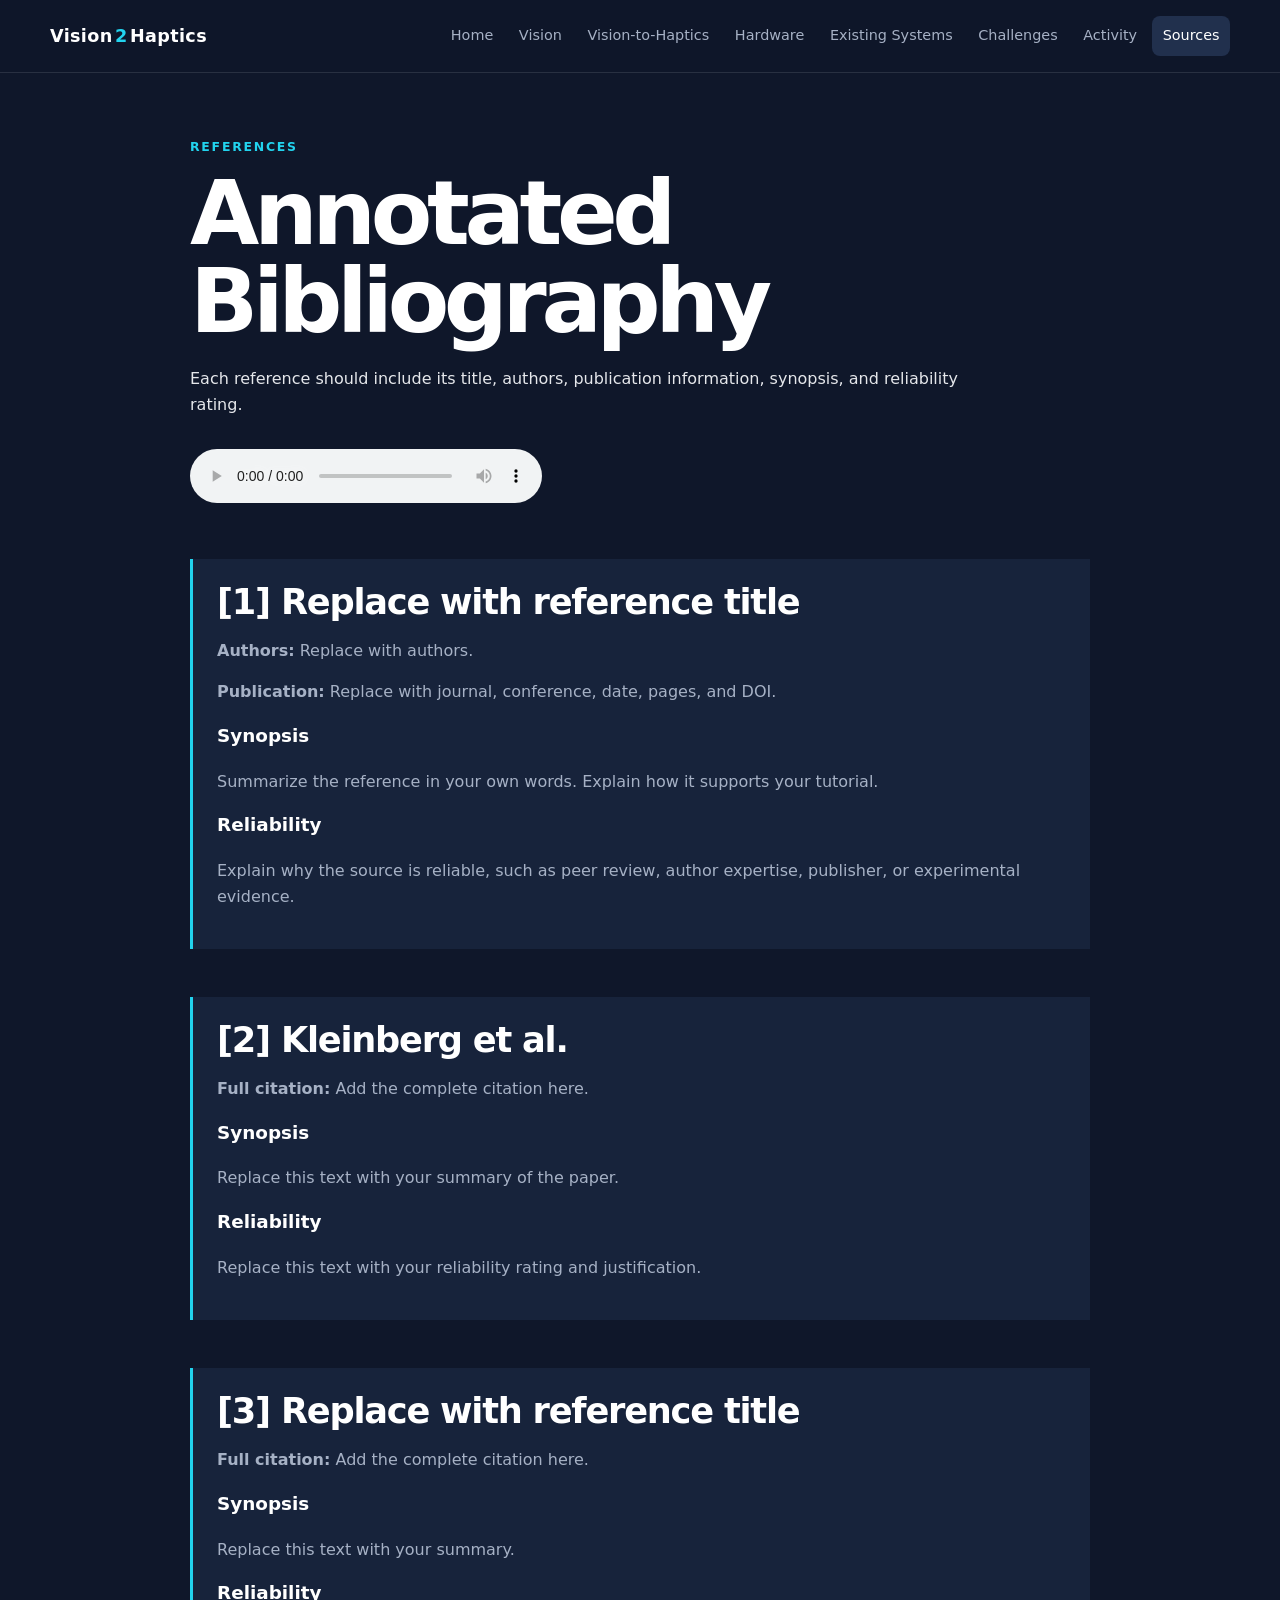
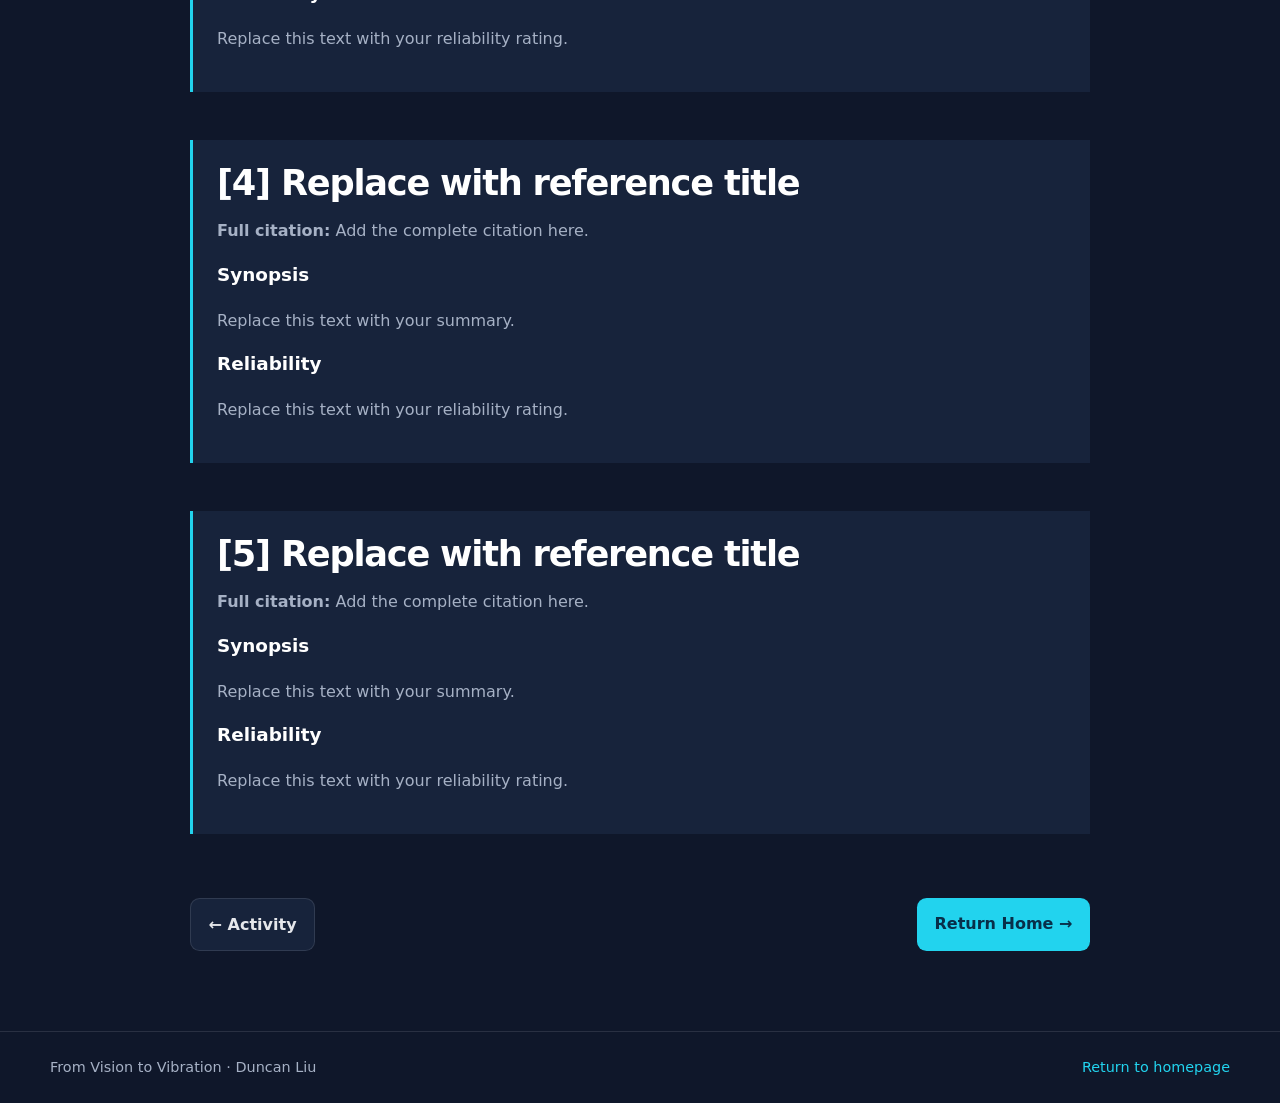
==== bibliography.html @ 478d7f51 "Added template files for my pages" ====
<!DOCTYPE html>
<html lang="en"><head><meta charset="UTF-8"><meta name="viewport" content="width=device-width, initial-scale=1.0"><meta name="description" content="Annotated bibliography for the From Vision to Vibration tutorial."><title>Annotated Bibliography | Vision2Haptics</title><link rel="stylesheet" href="styles.css"></head>
<body>
  <header class="site-header"><nav class="navbar container" aria-label="Main navigation"><a class="logo" href="index.html">Vision<span>2</span>Haptics</a><button class="menu-toggle" type="button" aria-expanded="false" aria-controls="main-menu">Menu</button><div class="nav-links" id="main-menu"><a href="index.html">Home</a><a href="vision.html">Vision</a><a href="translation.html">Vision-to-Haptics</a><a href="hardware.html">Hardware</a><a href="existing-systems.html">Existing Systems</a><a href="challenges.html">Challenges</a><a href="activity.html">Activity</a><a class="active" href="bibliography.html">Sources</a></div></nav></header>
  <main class="page-container">
    <section class="page-intro"><p class="eyebrow">References</p><h1>Annotated Bibliography</h1><p>Each reference should include its title, authors, publication information, synopsis, and reliability rating.</p><audio controls preload="metadata"><source src="audio/bibliography.mp3" type="audio/mpeg">Your browser does not support audio playback.</audio></section>
    <section class="content-section reference" id="reference-1"><h2>[1] Replace with reference title</h2><p><strong>Authors:</strong> Replace with authors.</p><p><strong>Publication:</strong> Replace with journal, conference, date, pages, and DOI.</p><h3>Synopsis</h3><p>Summarize the reference in your own words. Explain how it supports your tutorial.</p><h3>Reliability</h3><p>Explain why the source is reliable, such as peer review, author expertise, publisher, or experimental evidence.</p></section>
    <section class="content-section reference" id="reference-2"><h2>[2] Kleinberg et al.</h2><p><strong>Full citation:</strong> Add the complete citation here.</p><h3>Synopsis</h3><p>Replace this text with your summary of the paper.</p><h3>Reliability</h3><p>Replace this text with your reliability rating and justification.</p></section>
    <section class="content-section reference" id="reference-3"><h2>[3] Replace with reference title</h2><p><strong>Full citation:</strong> Add the complete citation here.</p><h3>Synopsis</h3><p>Replace this text with your summary.</p><h3>Reliability</h3><p>Replace this text with your reliability rating.</p></section>
    <section class="content-section reference" id="reference-4"><h2>[4] Replace with reference title</h2><p><strong>Full citation:</strong> Add the complete citation here.</p><h3>Synopsis</h3><p>Replace this text with your summary.</p><h3>Reliability</h3><p>Replace this text with your reliability rating.</p></section>
    <section class="content-section reference" id="reference-5"><h2>[5] Replace with reference title</h2><p><strong>Full citation:</strong> Add the complete citation here.</p><h3>Synopsis</h3><p>Replace this text with your summary.</p><h3>Reliability</h3><p>Replace this text with your reliability rating.</p></section>
    <div class="page-navigation"><a class="button secondary-button" href="activity.html">← Activity</a><a class="button primary-button" href="index.html">Return Home →</a></div>
  </main><footer class="site-footer"><div class="container footer-content"><p>From Vision to Vibration · Duncan Liu</p><a href="index.html">Return to homepage</a></div></footer><script src="script.js"></script>
</body></html>
---- styles.css ----
:root {
  --background: #0f172a;
  --surface: #17233b;
  --surface-light: #21304d;
  --text: #e5e7eb;
  --muted: #a6b1c5;
  --cyan: #22d3ee;
  --purple: #a78bfa;
  --border: rgba(229, 231, 235, 0.12);
  --max-width: 1180px;
}

* {
  box-sizing: border-box;
}

html {
  scroll-behavior: smooth;
}

body {
  margin: 0;
  background: var(--background);
  color: var(--text);
  font-family: Inter, ui-sans-serif, system-ui, -apple-system, BlinkMacSystemFont,
    "Segoe UI", sans-serif;
  line-height: 1.6;
}

a {
  color: inherit;
  text-decoration: none;
}

.container {
  width: min(100% - 2rem, var(--max-width));
  margin-inline: auto;
}

.site-header {
  position: sticky;
  top: 0;
  z-index: 10;
  background: rgba(15, 23, 42, 0.9);
  border-bottom: 1px solid var(--border);
  backdrop-filter: blur(14px);
}

.navbar {
  min-height: 4.5rem;
  display: flex;
  align-items: center;
  justify-content: space-between;
  gap: 2rem;
}

.logo {
  color: white;
  font-size: 1.1rem;
  font-weight: 800;
  letter-spacing: 0.02em;
  white-space: nowrap;
}

.logo span {
  color: var(--cyan);
  margin-inline: 0.15rem;
}

.nav-links {
  display: flex;
  align-items: center;
  gap: 0.3rem;
}

.nav-links a {
  color: var(--muted);
  padding: 0.5rem 0.65rem;
  border-radius: 0.5rem;
  font-size: 0.9rem;
  transition: background 0.2s ease, color 0.2s ease;
}

.nav-links a:hover,
.nav-links a.active {
  color: white;
  background: var(--surface-light);
}

.menu-toggle {
  display: none;
  border: 1px solid var(--border);
  border-radius: 0.5rem;
  padding: 0.55rem 0.8rem;
  color: var(--text);
  background: var(--surface);
  cursor: pointer;
}

.hero {
  min-height: 34rem;
  display: grid;
  grid-template-columns: 1.05fr 0.95fr;
  align-items: center;
  gap: 4rem;
  padding-block: 5rem;
}

.eyebrow {
  margin: 0 0 0.8rem;
  color: var(--cyan);
  font-size: 0.78rem;
  font-weight: 800;
  letter-spacing: 0.14em;
  text-transform: uppercase;
}

h1,
h2,
h3,
p {
  margin-top: 0;
}

h1 {
  max-width: 10ch;
  margin-bottom: 1.3rem;
  color: white;
  font-size: clamp(3rem, 7vw, 5.7rem);
  line-height: 0.98;
  letter-spacing: -0.06em;
}

h1 span {
  color: var(--cyan);
}

h2 {
  color: white;
  font-size: clamp(1.8rem, 4vw, 2.8rem);
  line-height: 1.1;
  letter-spacing: -0.035em;
}

h3 {
  color: white;
  font-size: 1.15rem;
}

.hero-description,
.section-heading > p,
.info-card p,
.audio-section p {
  color: var(--muted);
}

.hero-description {
  max-width: 35rem;
  font-size: 1.1rem;
}

.button-row {
  display: flex;
  flex-wrap: wrap;
  gap: 0.8rem;
  margin-top: 2rem;
}

.button {
  display: inline-block;
  border-radius: 0.6rem;
  padding: 0.8rem 1.1rem;
  font-weight: 700;
  transition: transform 0.2s ease, background 0.2s ease;
}

.button:hover {
  transform: translateY(-2px);
}

.primary-button {
  color: #082f49;
  background: var(--cyan);
}

.secondary-button {
  border: 1px solid var(--border);
  background: var(--surface);
}

.hero-visual {
  display: flex;
  flex-direction: column;
  gap: 0;
  padding: 2rem;
  border: 1px solid var(--border);
  border-radius: 1.2rem;
  background: linear-gradient(145deg, var(--surface), rgba(33, 48, 77, 0.35));
  box-shadow: 0 1.5rem 4rem rgba(0, 0, 0, 0.2);
}

.pipeline-node {
  display: flex;
  align-items: center;
  gap: 1rem;
  padding: 1.1rem;
  border: 1px solid var(--border);
  border-radius: 0.8rem;
  background: rgba(15, 23, 42, 0.55);
  font-weight: 700;
}

.pipeline-node span {
  color: var(--cyan);
  font-size: 0.75rem;
}

.pipeline-node.highlight {
  border-color: rgba(34, 211, 238, 0.6);
  box-shadow: 0 0 2rem rgba(34, 211, 238, 0.12);
}

.pipeline-line {
  width: 1px;
  height: 2rem;
  margin-left: 2rem;
  background: var(--cyan);
  opacity: 0.65;
}

.section {
  padding-block: 5rem;
}

.page-container {
  width: min(100% - 2rem, 900px);
  margin-inline: auto;
  padding-block: 4rem 5rem;
}

.page-intro {
  max-width: 48rem;
  margin-bottom: 3rem;
}

.page-intro h1 {
  max-width: 16ch;
}

.page-intro audio {
  margin-top: 1rem;
}

.content-section {
  margin-block: 3rem;
}

.content-section h2 {
  margin-bottom: 1rem;
  font-size: clamp(1.5rem, 3vw, 2.2rem);
}

.content-section p,
.reference li {
  color: var(--muted);
}

.content-image {
  display: block;
  width: 100%;
  max-height: 28rem;
  object-fit: contain;
  margin: 2rem 0 0.5rem;
  padding: 1rem;
  border: 1px solid var(--border);
  border-radius: 0.9rem;
  background: var(--surface);
}

.caption {
  color: var(--muted);
  font-size: 0.85rem;
  font-style: italic;
}

.citation {
  color: var(--cyan);
  font-weight: 700;
}

pre {
  overflow-x: auto;
  padding: 1.25rem;
  border: 1px solid var(--border);
  border-radius: 0.7rem;
  background: #080f1f;
  color: #b6f3ff;
}

.page-navigation {
  display: flex;
  justify-content: space-between;
  gap: 1rem;
  margin-top: 4rem;
}

.comparison-table {
  overflow-x: auto;
}

table {
  width: 100%;
  border-collapse: collapse;
  background: var(--surface);
}

th,
td {
  padding: 0.9rem;
  border: 1px solid var(--border);
  text-align: left;
  vertical-align: top;
}

th {
  color: white;
  background: var(--surface-light);
}

td {
  color: var(--muted);
}

.activity-card {
  padding: 2rem;
  border: 1px solid rgba(34, 211, 238, 0.35);
  border-radius: 1rem;
  background: var(--surface);
}

.quiz-options {
  display: grid;
  gap: 0.75rem;
  margin-top: 1.5rem;
}

.quiz-options button {
  padding: 1rem;
  border: 1px solid var(--border);
  border-radius: 0.6rem;
  color: var(--text);
  background: var(--surface-light);
  cursor: pointer;
  text-align: left;
}

.quiz-options button:hover {
  border-color: var(--cyan);
}

.quiz-feedback {
  margin-top: 1rem;
  font-weight: 700;
}

.quiz-feedback.correct {
  color: #86efac;
}

.quiz-feedback.wrong {
  color: #fca5a5;
}

.reference {
  padding: 1.5rem;
  border-left: 3px solid var(--cyan);
  background: var(--surface);
}

.section-heading {
  max-width: 44rem;
  margin-bottom: 2.5rem;
}

.card-grid {
  display: grid;
  gap: 1rem;
}

.three-columns {
  grid-template-columns: repeat(3, 1fr);
}

.info-card {
  min-height: 15rem;
  padding: 1.5rem;
  border: 1px solid var(--border);
  border-radius: 0.9rem;
  background: var(--surface);
}

.featured-card {
  border-color: rgba(34, 211, 238, 0.5);
  background: linear-gradient(145deg, #193b52, var(--surface));
}

.card-number {
  margin-bottom: 2.5rem;
  color: var(--cyan);
  font-size: 0.8rem;
  font-weight: 800;
}

.info-card a {
  display: inline-block;
  margin-top: 0.7rem;
  color: var(--cyan);
  font-weight: 700;
  font-size: 0.9rem;
}

.audio-section {
  display: flex;
  align-items: center;
  justify-content: space-between;
  gap: 2rem;
  margin-bottom: 5rem;
  padding: 1.5rem;
  border: 1px solid var(--border);
  border-radius: 0.9rem;
  background: var(--surface);
}

.audio-section h2 {
  margin-bottom: 0.5rem;
  font-size: 1.6rem;
}

.audio-section p:last-child {
  margin-bottom: 0;
}

audio {
  width: min(100%, 22rem);
}

.site-footer {
  border-top: 1px solid var(--border);
  color: var(--muted);
  font-size: 0.9rem;
}

.footer-content {
  display: flex;
  align-items: center;
  justify-content: space-between;
  gap: 1rem;
  padding-block: 1.5rem;
}

.footer-content p {
  margin: 0;
}

.footer-content a {
  color: var(--cyan);
}

@media (max-width: 850px) {
  .menu-toggle {
    display: block;
  }

  .nav-links {
    position: absolute;
    top: 4.5rem;
    right: 1rem;
    left: 1rem;
    display: none;
    flex-direction: column;
    align-items: stretch;
    padding: 0.6rem;
    border: 1px solid var(--border);
    border-radius: 0.7rem;
    background: var(--surface);
  }

  .nav-links.open {
    display: flex;
  }

  .hero {
    grid-template-columns: 1fr;
    gap: 2.5rem;
    padding-block: 4rem;
  }

  .three-columns {
    grid-template-columns: 1fr;
  }
}

@media (max-width: 560px) {
  .hero {
    padding-block: 3rem;
  }

  h1 {
    font-size: 3.5rem;
  }

  .audio-section,
  .footer-content,
  .page-navigation {
    align-items: flex-start;
    flex-direction: column;
  }
}
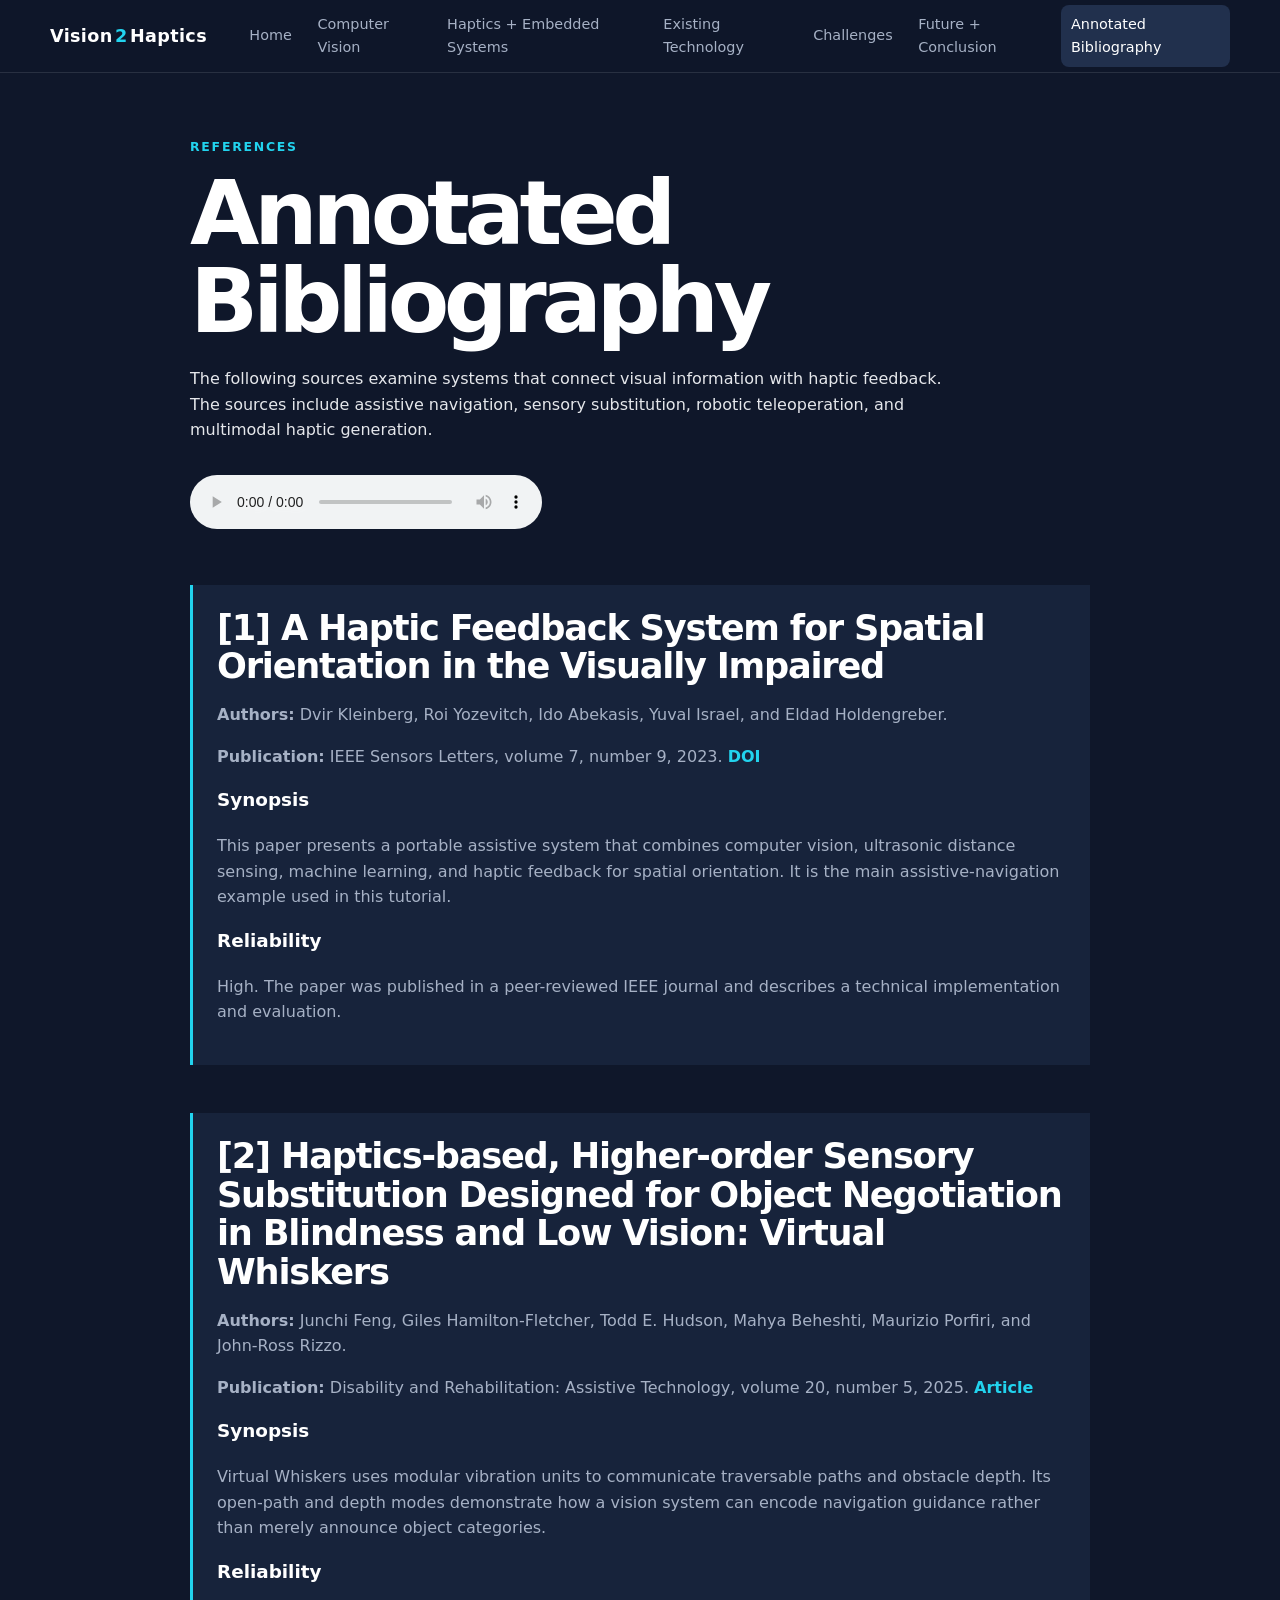
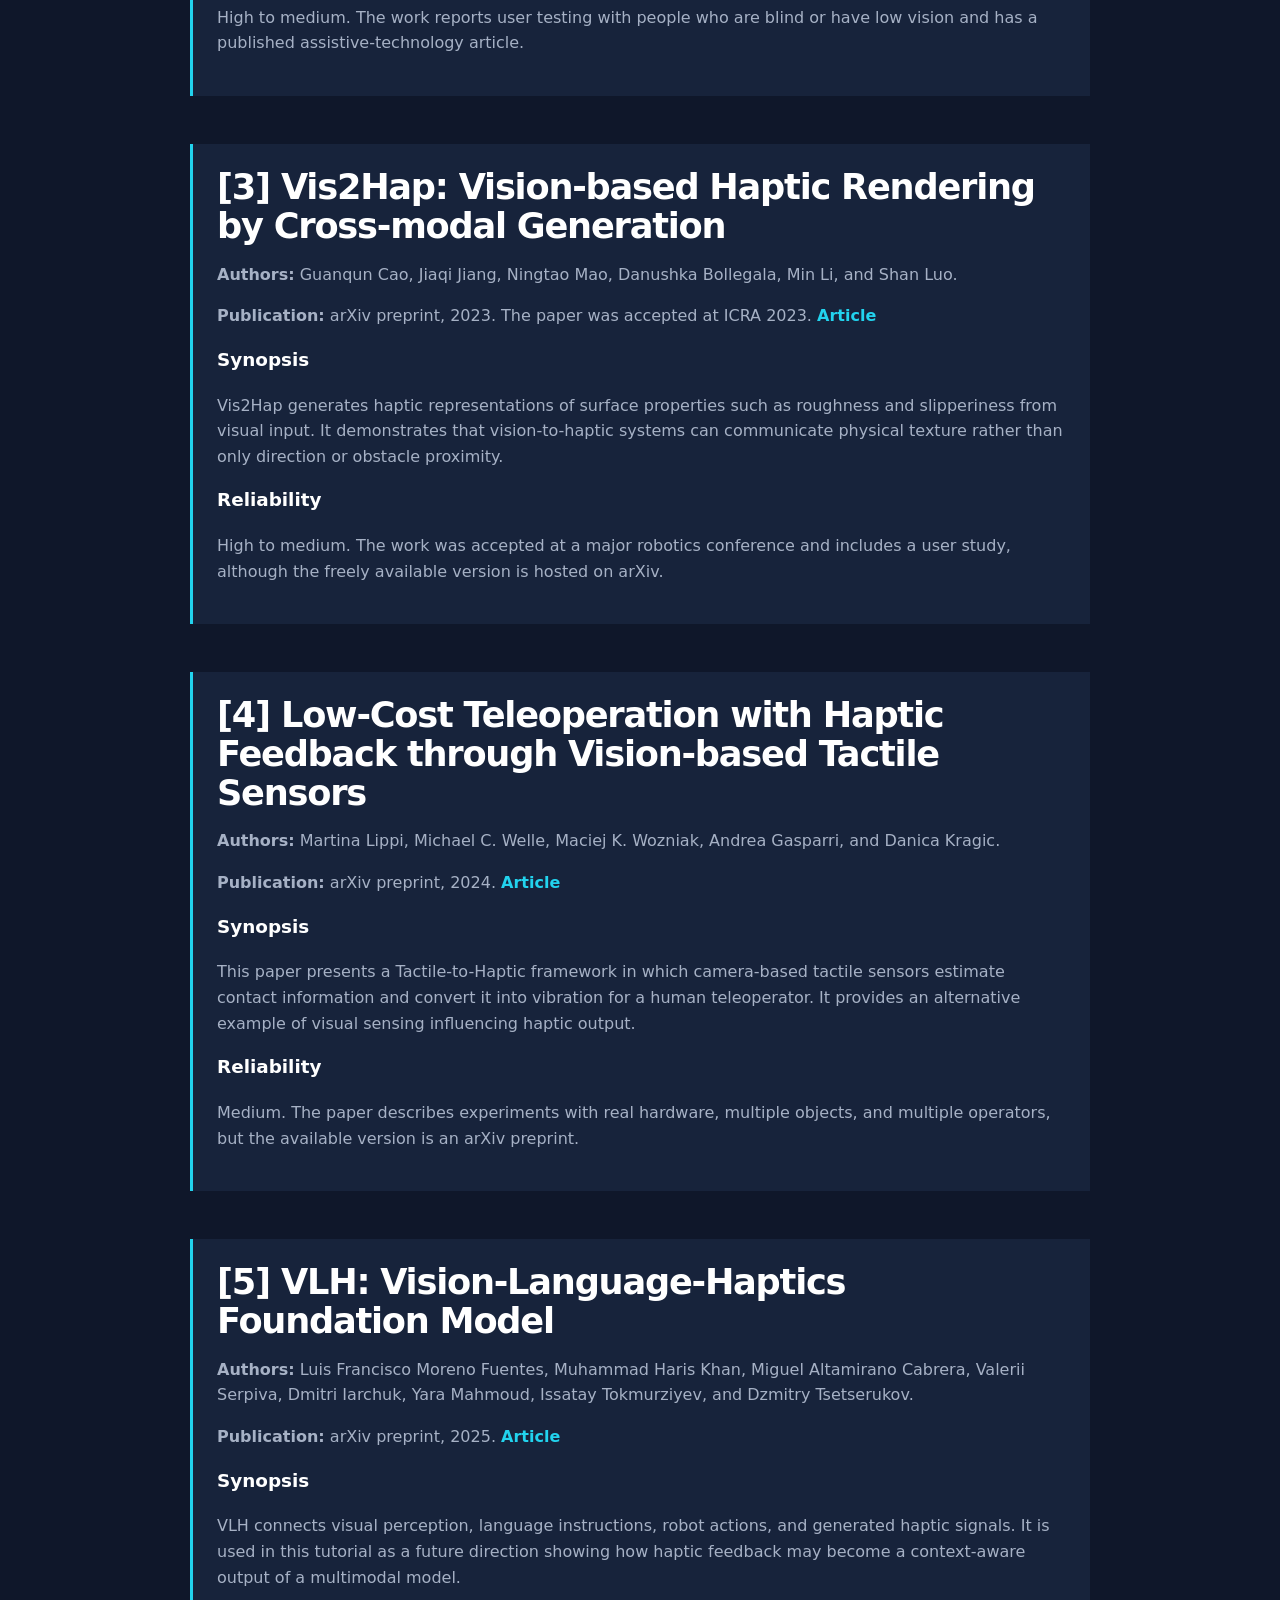
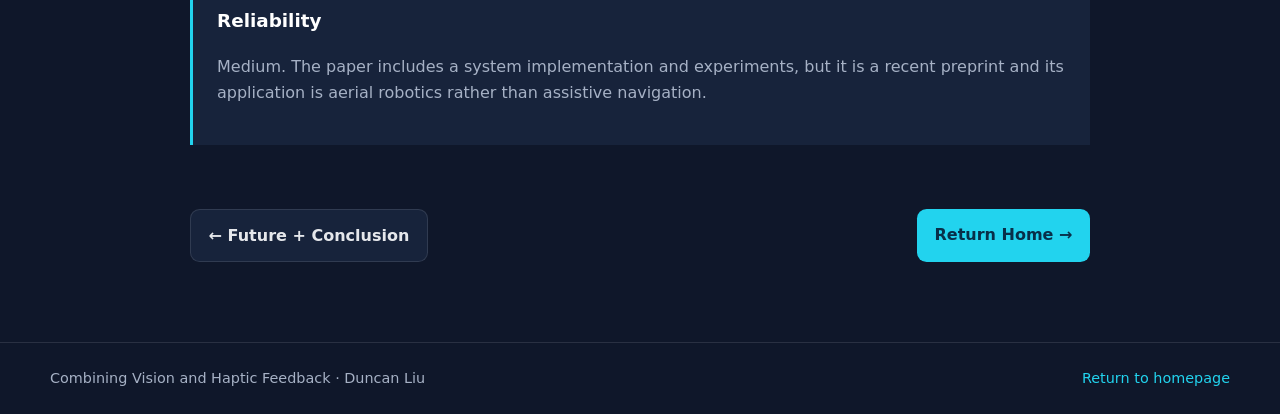
==== commit bfcc8365: "Revise annotated bibliography and tutorial context Updated the annotated bibliography to reflect new" ====
--- a/bibliography.html
+++ b/bibliography.html
@@ -1,14 +1,303 @@
 <!DOCTYPE html>
-<html lang="en"><head><meta charset="UTF-8"><meta name="viewport" content="width=device-width, initial-scale=1.0"><meta name="description" content="Annotated bibliography for the From Vision to Vibration tutorial."><title>Annotated Bibliography | Vision2Haptics</title><link rel="stylesheet" href="styles.css"></head>
+<html lang="en">
+<head>
+  <meta charset="UTF-8">
+  <meta name="viewport" content="width=device-width, initial-scale=1.0">
+
+  <meta
+    name="description"
+    content="Annotated bibliography for the Combining Vision and Haptic Feedback tutorial."
+  >
+
+  <title>Annotated Bibliography | Vision2Haptics</title>
+
+  <link rel="stylesheet" href="styles.css">
+</head>
+
 <body>
-  <header class="site-header"><nav class="navbar container" aria-label="Main navigation"><a class="logo" href="index.html">Vision<span>2</span>Haptics</a><button class="menu-toggle" type="button" aria-expanded="false" aria-controls="main-menu">Menu</button><div class="nav-links" id="main-menu"><a href="index.html">Home</a><a href="vision.html">Vision</a><a href="translation.html">Vision-to-Haptics</a><a href="hardware.html">Hardware</a><a href="existing-systems.html">Existing Systems</a><a href="challenges.html">Challenges</a><a href="activity.html">Activity</a><a class="active" href="bibliography.html">Sources</a></div></nav></header>
+
+  <header class="site-header">
+    <nav class="navbar container" aria-label="Main navigation">
+
+      <a class="logo" href="index.html">
+        Vision<span>2</span>Haptics
+      </a>
+
+      <button
+        class="menu-toggle"
+        type="button"
+        aria-expanded="false"
+        aria-controls="main-menu"
+      >
+        Menu
+      </button>
+
+      <div class="nav-links" id="main-menu">
+        <a href="index.html">Home</a>
+        <a href="vision.html">Computer Vision</a>
+        <a href="haptics.html">Haptics + Embedded Systems</a>
+        <a href="existing-systems.html">Existing Technology</a>
+        <a href="challenges.html">Challenges</a>
+        <a href="conclusion.html">Future + Conclusion</a>
+        <a class="active" href="bibliography.html">
+          Annotated Bibliography
+        </a>
+      </div>
+
+    </nav>
+  </header>
+
+
   <main class="page-container">
-    <section class="page-intro"><p class="eyebrow">References</p><h1>Annotated Bibliography</h1><p>Each reference should include its title, authors, publication information, synopsis, and reliability rating.</p><audio controls preload="metadata"><source src="audio/bibliography.mp3" type="audio/mpeg">Your browser does not support audio playback.</audio></section>
-    <section class="content-section reference" id="reference-1"><h2>[1] Replace with reference title</h2><p><strong>Authors:</strong> Replace with authors.</p><p><strong>Publication:</strong> Replace with journal, conference, date, pages, and DOI.</p><h3>Synopsis</h3><p>Summarize the reference in your own words. Explain how it supports your tutorial.</p><h3>Reliability</h3><p>Explain why the source is reliable, such as peer review, author expertise, publisher, or experimental evidence.</p></section>
-    <section class="content-section reference" id="reference-2"><h2>[2] Kleinberg et al.</h2><p><strong>Full citation:</strong> Add the complete citation here.</p><h3>Synopsis</h3><p>Replace this text with your summary of the paper.</p><h3>Reliability</h3><p>Replace this text with your reliability rating and justification.</p></section>
-    <section class="content-section reference" id="reference-3"><h2>[3] Replace with reference title</h2><p><strong>Full citation:</strong> Add the complete citation here.</p><h3>Synopsis</h3><p>Replace this text with your summary.</p><h3>Reliability</h3><p>Replace this text with your reliability rating.</p></section>
-    <section class="content-section reference" id="reference-4"><h2>[4] Replace with reference title</h2><p><strong>Full citation:</strong> Add the complete citation here.</p><h3>Synopsis</h3><p>Replace this text with your summary.</p><h3>Reliability</h3><p>Replace this text with your reliability rating.</p></section>
-    <section class="content-section reference" id="reference-5"><h2>[5] Replace with reference title</h2><p><strong>Full citation:</strong> Add the complete citation here.</p><h3>Synopsis</h3><p>Replace this text with your summary.</p><h3>Reliability</h3><p>Replace this text with your reliability rating.</p></section>
-    <div class="page-navigation"><a class="button secondary-button" href="activity.html">← Activity</a><a class="button primary-button" href="index.html">Return Home →</a></div>
-  </main><footer class="site-footer"><div class="container footer-content"><p>From Vision to Vibration · Duncan Liu</p><a href="index.html">Return to homepage</a></div></footer><script src="script.js"></script>
-</body></html>
+
+    <section class="page-intro">
+      <p class="eyebrow">References</p>
+
+      <h1>Annotated Bibliography</h1>
+
+      <p>
+        The following sources examine systems that connect visual information
+        with haptic feedback. The sources include assistive navigation,
+        sensory substitution, robotic teleoperation, and multimodal haptic
+        generation.
+      </p>
+
+      <audio controls preload="metadata">
+        <source src="audio/bibliography.mp3" type="audio/mpeg">
+        Your browser does not support audio playback.
+      </audio>
+    </section>
+
+
+    <section class="content-section reference" id="reference-1">
+      <h2>
+        [1] A Haptic Feedback System for Spatial Orientation in the Visually
+        Impaired
+      </h2>
+
+      <p>
+        <strong>Authors:</strong>
+        Dvir Kleinberg, Roi Yozevitch, Ido Abekasis, Yuval Israel, and Eldad
+        Holdengreber.
+      </p>
+
+      <p>
+        <strong>Publication:</strong>
+        IEEE Sensors Letters, volume 7, number 9, 2023.
+        <a
+          class="citation"
+          href="https://doi.org/10.1109/LSENS.2023.3307068"
+        >
+          DOI
+        </a>
+      </p>
+
+      <h3>Synopsis</h3>
+
+      <p>
+        This paper presents a portable assistive system that combines computer
+        vision, ultrasonic distance sensing, machine learning, and haptic
+        feedback for spatial orientation. It is the main assistive-navigation
+        example used in this tutorial.
+      </p>
+
+      <h3>Reliability</h3>
+
+      <p>
+        High. The paper was published in a peer-reviewed IEEE journal and
+        describes a technical implementation and evaluation.
+      </p>
+    </section>
+
+
+    <section class="content-section reference" id="reference-2">
+      <h2>
+        [2] Haptics-based, Higher-order Sensory Substitution Designed for
+        Object Negotiation in Blindness and Low Vision: Virtual Whiskers
+      </h2>
+
+      <p>
+        <strong>Authors:</strong>
+        Junchi Feng, Giles Hamilton-Fletcher, Todd E. Hudson, Mahya Beheshti,
+        Maurizio Porfiri, and John-Ross Rizzo.
+      </p>
+
+      <p>
+        <strong>Publication:</strong>
+        Disability and Rehabilitation: Assistive Technology, volume 20,
+        number 5, 2025.
+        <a
+          class="citation"
+          href="https://pmc.ncbi.nlm.nih.gov/articles/PMC12187558/"
+        >
+          Article
+        </a>
+      </p>
+
+      <h3>Synopsis</h3>
+
+      <p>
+        Virtual Whiskers uses modular vibration units to communicate
+        traversable paths and obstacle depth. Its open-path and depth modes
+        demonstrate how a vision system can encode navigation guidance rather
+        than merely announce object categories.
+      </p>
+
+      <h3>Reliability</h3>
+
+      <p>
+        High to medium. The work reports user testing with people who are blind
+        or have low vision and has a published assistive-technology article.
+      </p>
+    </section>
+
+
+    <section class="content-section reference" id="reference-3">
+      <h2>
+        [3] Vis2Hap: Vision-based Haptic Rendering by Cross-modal Generation
+      </h2>
+
+      <p>
+        <strong>Authors:</strong>
+        Guanqun Cao, Jiaqi Jiang, Ningtao Mao, Danushka Bollegala, Min Li, and
+        Shan Luo.
+      </p>
+
+      <p>
+        <strong>Publication:</strong>
+        arXiv preprint, 2023. The paper was accepted at ICRA 2023.
+        <a
+          class="citation"
+          href="https://arxiv.org/abs/2301.06826"
+        >
+          Article
+        </a>
+      </p>
+
+      <h3>Synopsis</h3>
+
+      <p>
+        Vis2Hap generates haptic representations of surface properties such as
+        roughness and slipperiness from visual input. It demonstrates that
+        vision-to-haptic systems can communicate physical texture rather than
+        only direction or obstacle proximity.
+      </p>
+
+      <h3>Reliability</h3>
+
+      <p>
+        High to medium. The work was accepted at a major robotics conference
+        and includes a user study, although the freely available version is
+        hosted on arXiv.
+      </p>
+    </section>
+
+
+    <section class="content-section reference" id="reference-4">
+      <h2>
+        [4] Low-Cost Teleoperation with Haptic Feedback through Vision-based
+        Tactile Sensors
+      </h2>
+
+      <p>
+        <strong>Authors:</strong>
+        Martina Lippi, Michael C. Welle, Maciej K. Wozniak, Andrea Gasparri,
+        and Danica Kragic.
+      </p>
+
+      <p>
+        <strong>Publication:</strong>
+        arXiv preprint, 2024.
+        <a
+          class="citation"
+          href="https://arxiv.org/abs/2403.16764"
+        >
+          Article
+        </a>
+      </p>
+
+      <h3>Synopsis</h3>
+
+      <p>
+        This paper presents a Tactile-to-Haptic framework in which camera-based
+        tactile sensors estimate contact information and convert it into
+        vibration for a human teleoperator. It provides an alternative example
+        of visual sensing influencing haptic output.
+      </p>
+
+      <h3>Reliability</h3>
+
+      <p>
+        Medium. The paper describes experiments with real hardware, multiple
+        objects, and multiple operators, but the available version is an arXiv
+        preprint.
+      </p>
+    </section>
+
+
+    <section class="content-section reference" id="reference-5">
+      <h2>
+        [5] VLH: Vision-Language-Haptics Foundation Model
+      </h2>
+
+      <p>
+        <strong>Authors:</strong>
+        Luis Francisco Moreno Fuentes, Muhammad Haris Khan, Miguel Altamirano
+        Cabrera, Valerii Serpiva, Dmitri Iarchuk, Yara Mahmoud, Issatay
+        Tokmurziyev, and Dzmitry Tsetserukov.
+      </p>
+
+      <p>
+        <strong>Publication:</strong>
+        arXiv preprint, 2025.
+        <a
+          class="citation"
+          href="https://arxiv.org/abs/2508.01361"
+        >
+          Article
+        </a>
+      </p>
+
+      <h3>Synopsis</h3>
+
+      <p>
+        VLH connects visual perception, language instructions, robot actions,
+        and generated haptic signals. It is used in this tutorial as a future
+        direction showing how haptic feedback may become a context-aware output
+        of a multimodal model.
+      </p>
+
+      <h3>Reliability</h3>
+
+      <p>
+        Medium. The paper includes a system implementation and experiments,
+        but it is a recent preprint and its application is aerial robotics
+        rather than assistive navigation.
+      </p>
+    </section>
+
+
+    <div class="page-navigation">
+      <a class="button secondary-button" href="conclusion.html">
+        ← Future + Conclusion
+      </a>
+
+      <a class="button primary-button" href="index.html">
+        Return Home →
+      </a>
+    </div>
+
+  </main>
+
+
+  <footer class="site-footer">
+    <div class="container footer-content">
+      <p>Combining Vision and Haptic Feedback · Duncan Liu</p>
+      <a href="index.html">Return to homepage</a>
+    </div>
+  </footer>
+
+  <script src="script.js"></script>
+
+</body>
+</html>
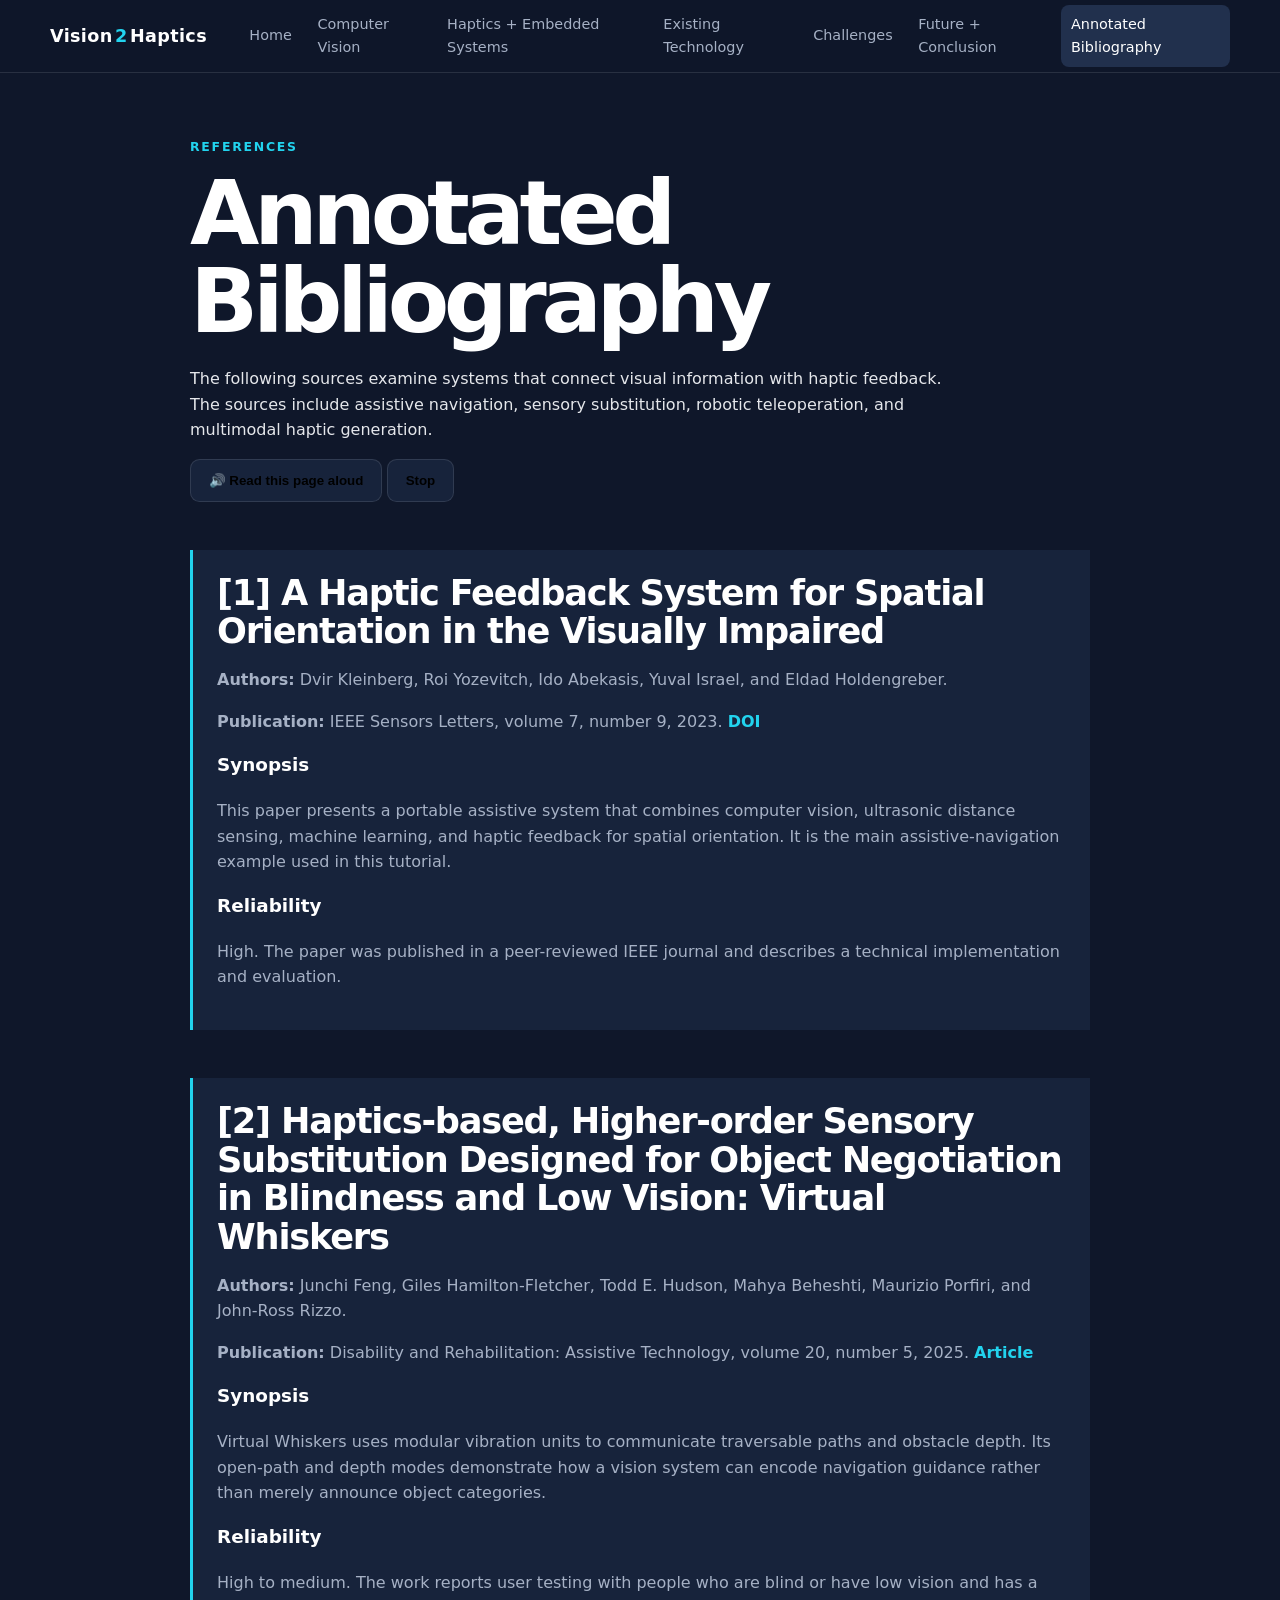
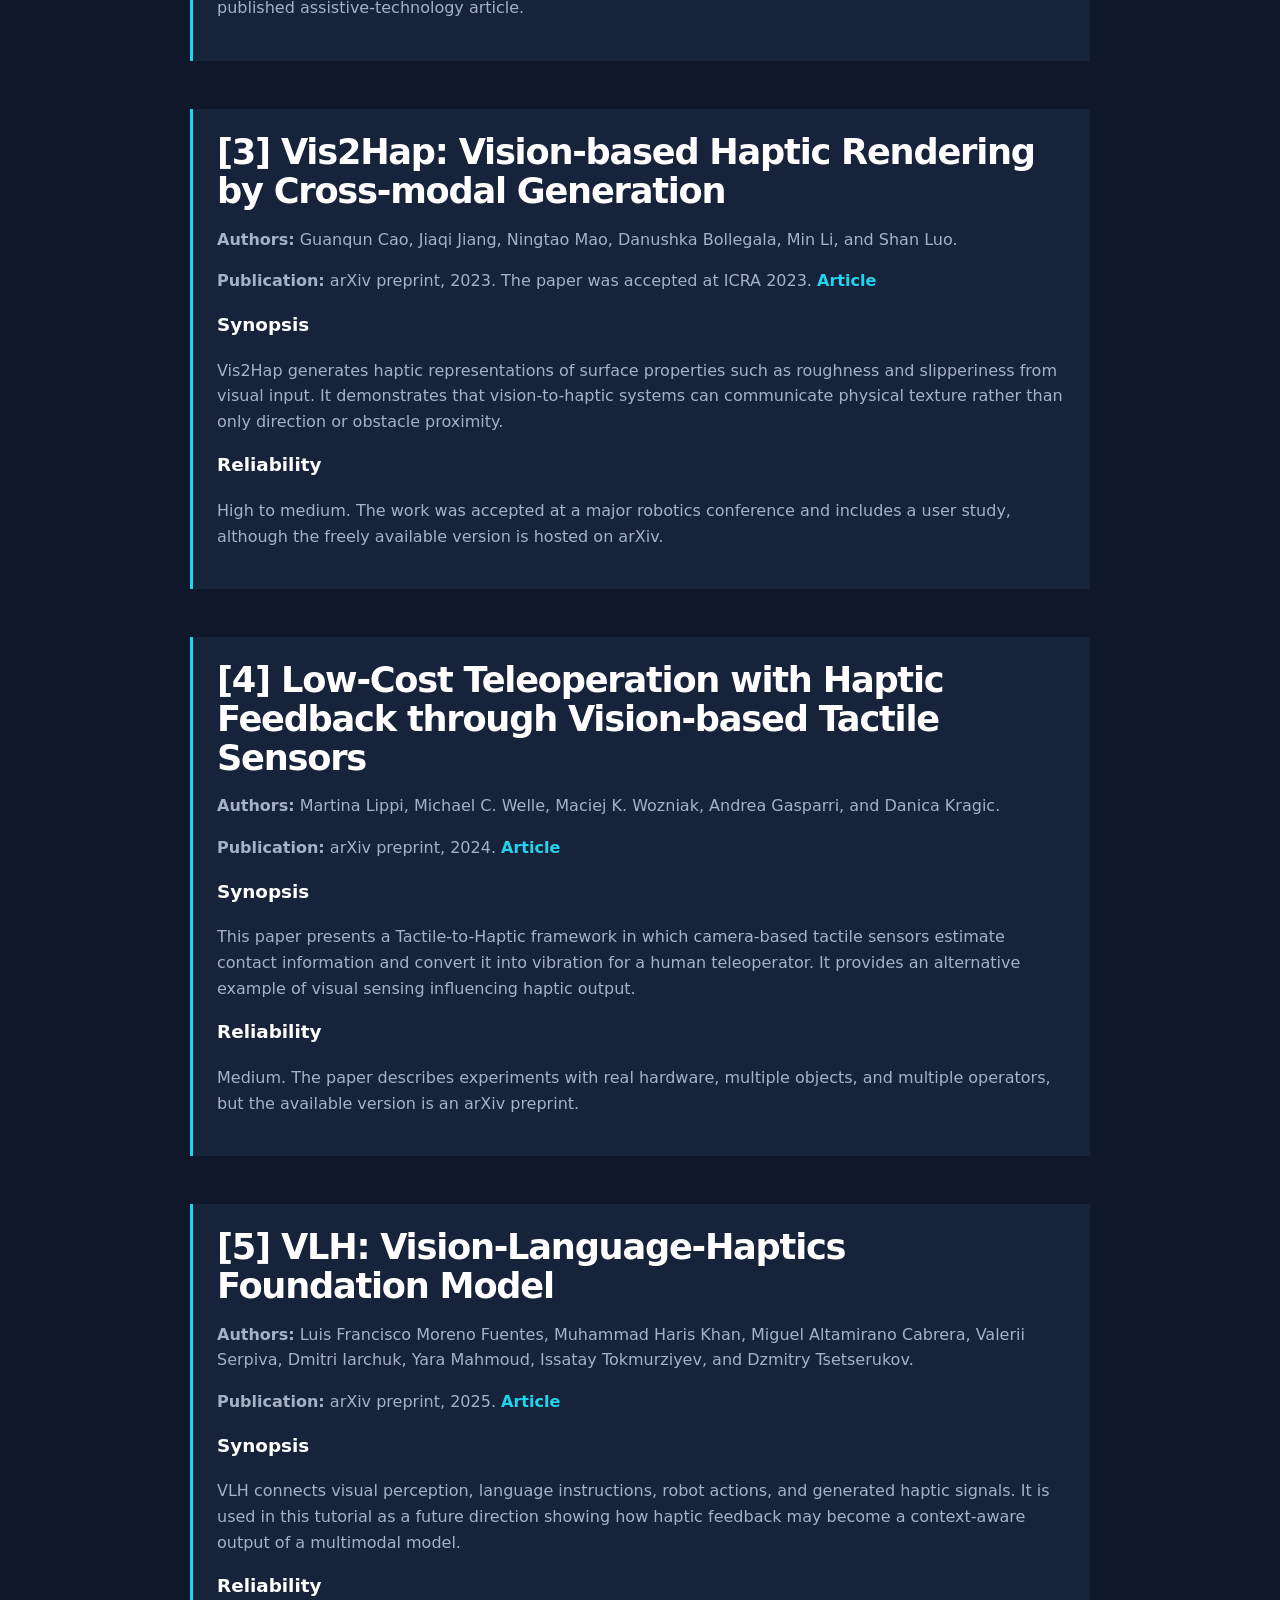
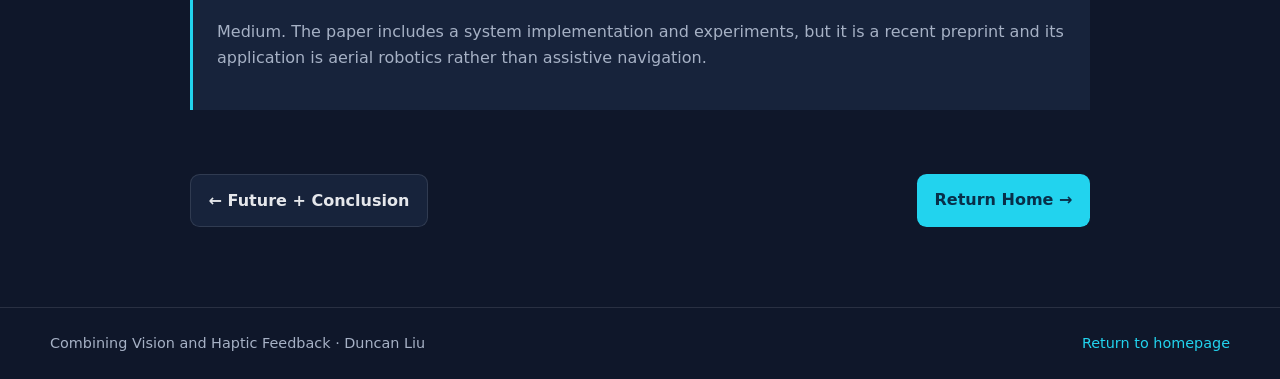
==== commit 91ff51d3: "Add speech controls for page reading Replaced audio controls with speech buttons for reading the pag" ====
--- a/bibliography.html
+++ b/bibliography.html
@@ -62,10 +62,14 @@
         generation.
       </p>
 
-      <audio controls preload="metadata">
-        <source src="audio/bibliography.mp3" type="audio/mpeg">
-        Your browser does not support audio playback.
-      </audio>
+      <div class="speech-controls">
+        <button class="button secondary-button" id="read-page" type="button">
+          🔊 Read this page aloud
+        </button>
+        <button class="button secondary-button" id="stop-reading" type="button">
+          Stop
+        </button>
+      </div>
     </section>
 
 
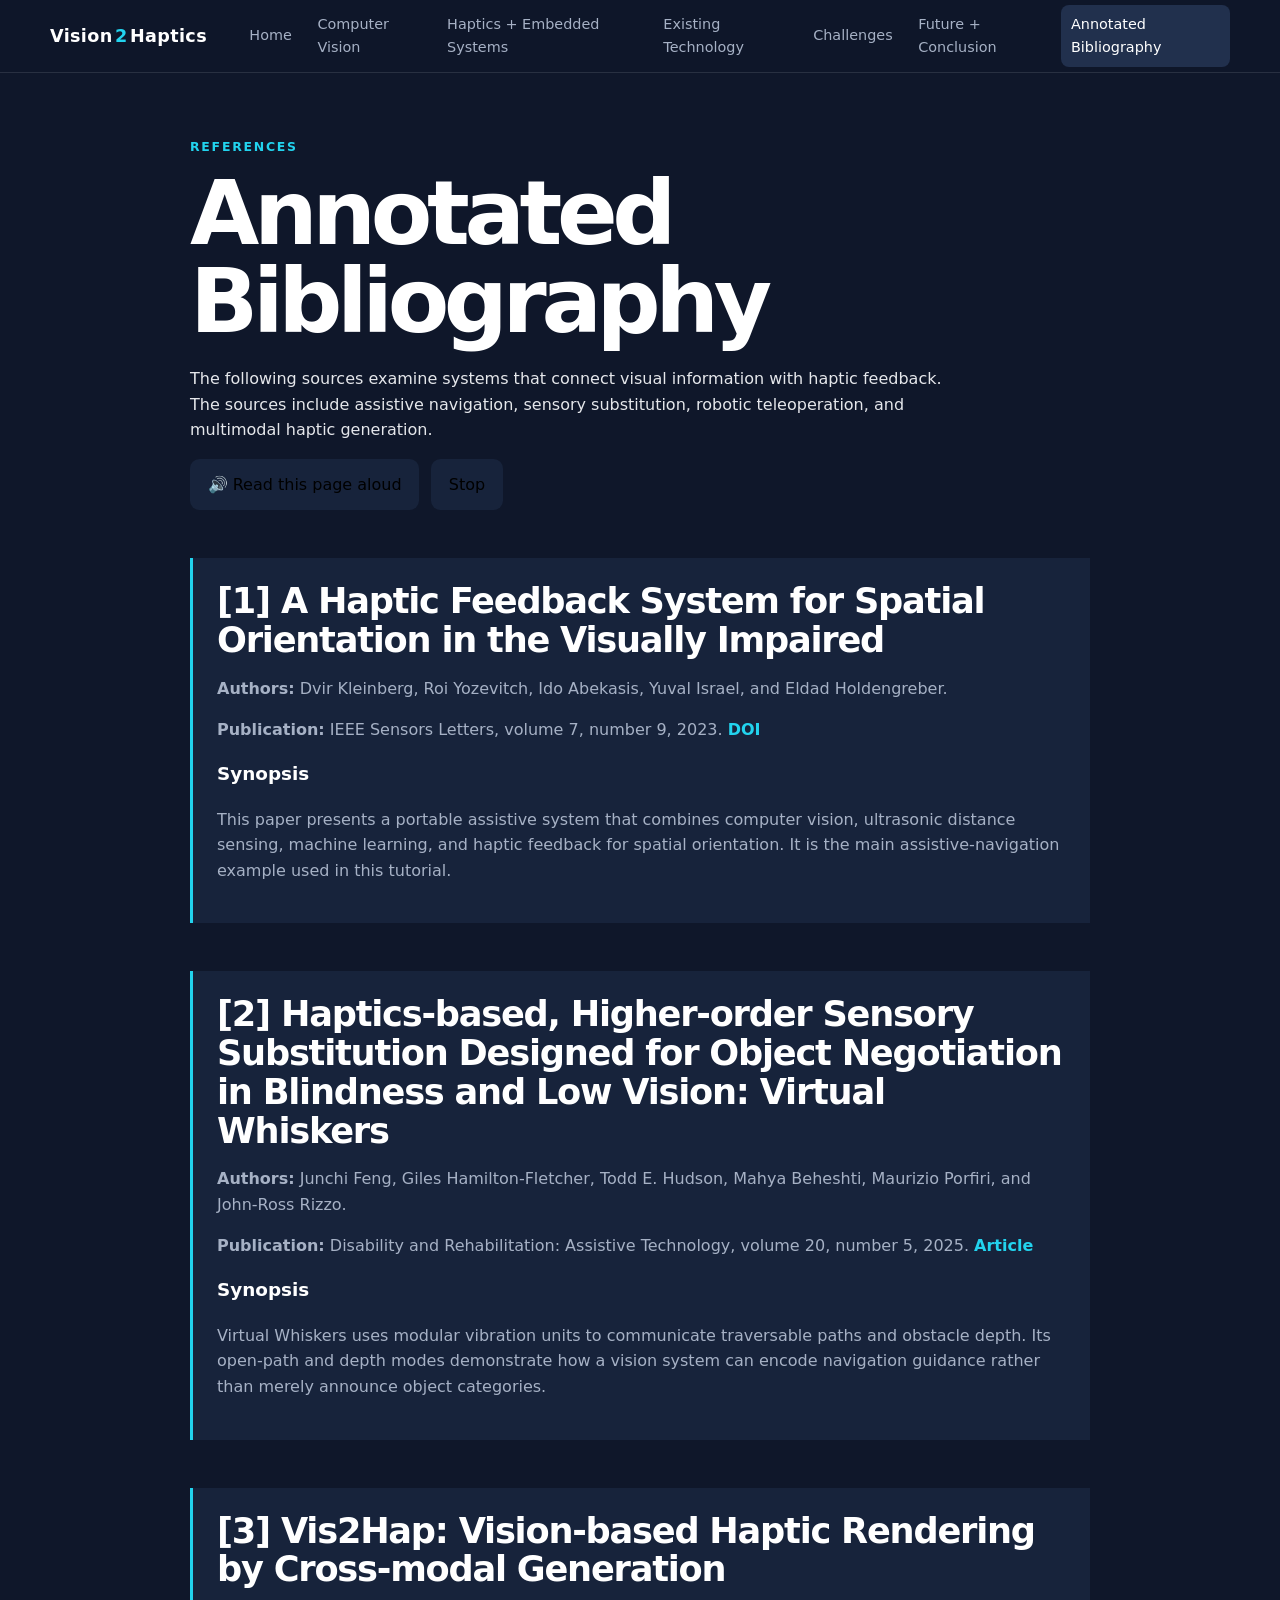
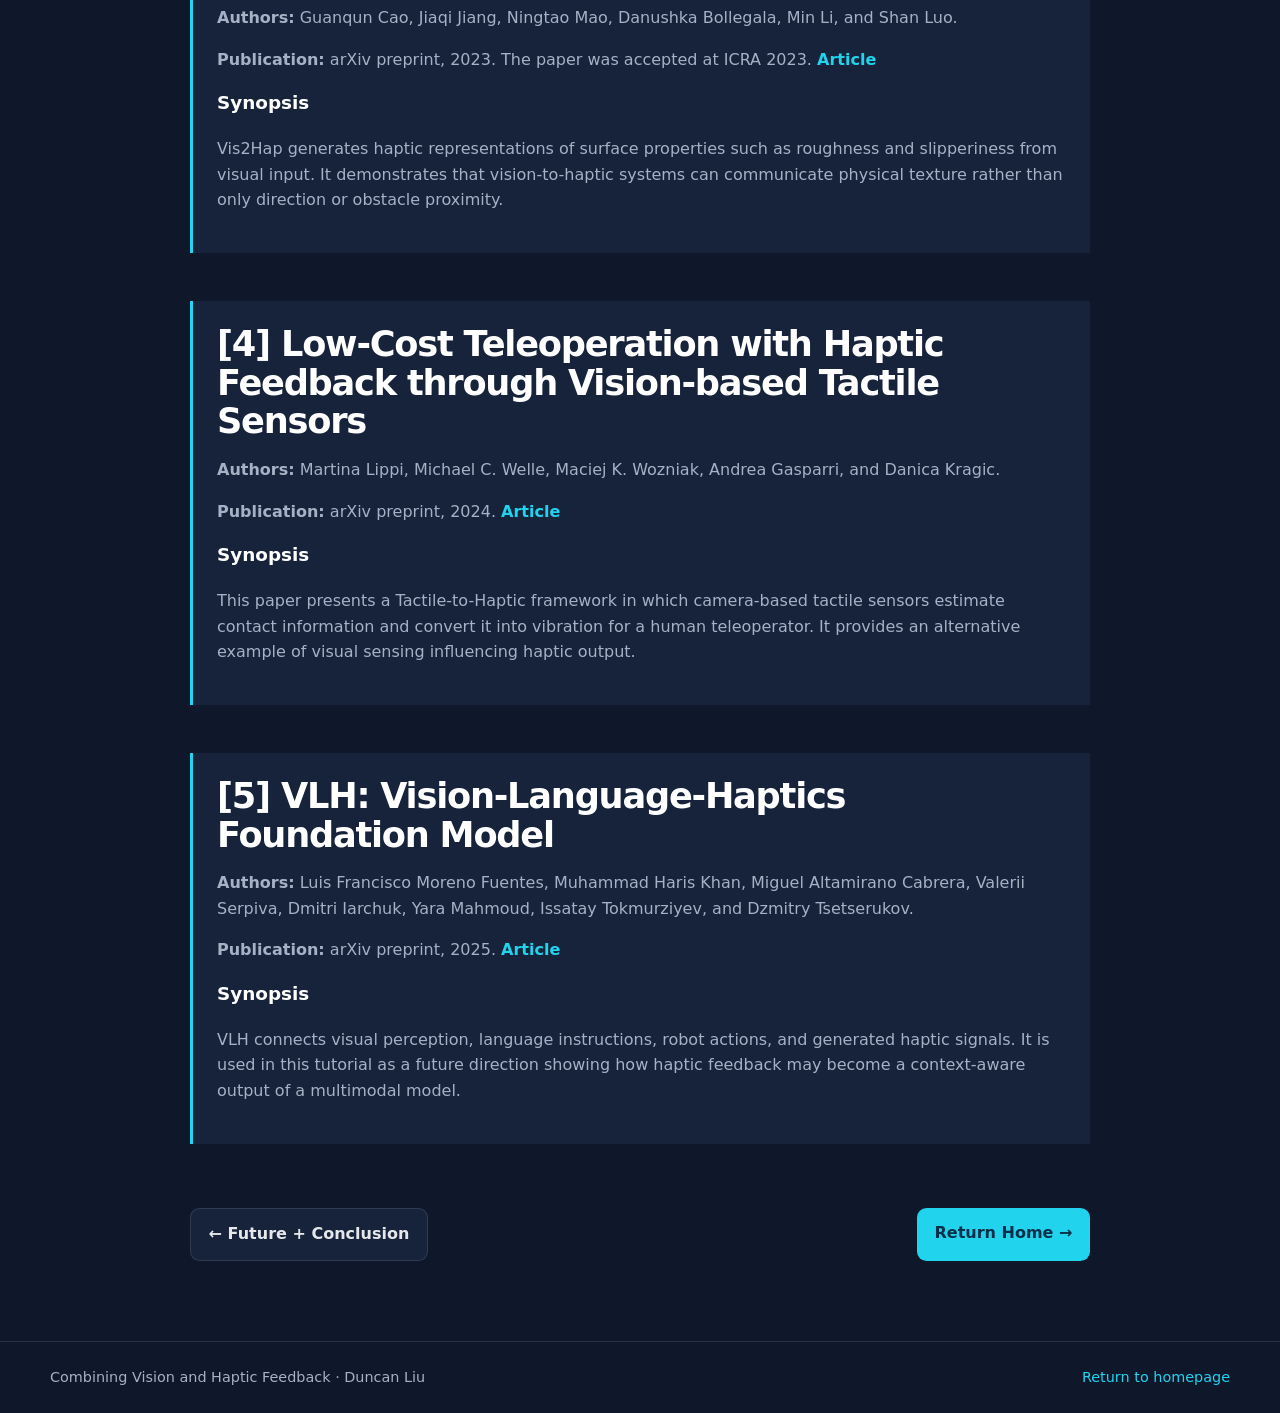
==== commit 11b8d288: "Remove reliability information from references Removed reliability sections from multiple references" ====
--- a/bibliography.html
+++ b/bibliography.html
@@ -104,13 +104,6 @@
         feedback for spatial orientation. It is the main assistive-navigation
         example used in this tutorial.
       </p>
-
-      <h3>Reliability</h3>
-
-      <p>
-        High. The paper was published in a peer-reviewed IEEE journal and
-        describes a technical implementation and evaluation.
-      </p>
     </section>
 
 
@@ -146,13 +139,6 @@
         demonstrate how a vision system can encode navigation guidance rather
         than merely announce object categories.
       </p>
-
-      <h3>Reliability</h3>
-
-      <p>
-        High to medium. The work reports user testing with people who are blind
-        or have low vision and has a published assistive-technology article.
-      </p>
     </section>
 
 
@@ -186,14 +172,6 @@
         vision-to-haptic systems can communicate physical texture rather than
         only direction or obstacle proximity.
       </p>
-
-      <h3>Reliability</h3>
-
-      <p>
-        High to medium. The work was accepted at a major robotics conference
-        and includes a user study, although the freely available version is
-        hosted on arXiv.
-      </p>
     </section>
 
 
@@ -228,14 +206,6 @@
         vibration for a human teleoperator. It provides an alternative example
         of visual sensing influencing haptic output.
       </p>
-
-      <h3>Reliability</h3>
-
-      <p>
-        Medium. The paper describes experiments with real hardware, multiple
-        objects, and multiple operators, but the available version is an arXiv
-        preprint.
-      </p>
     </section>
 
 
@@ -269,14 +239,6 @@
         and generated haptic signals. It is used in this tutorial as a future
         direction showing how haptic feedback may become a context-aware output
         of a multimodal model.
-      </p>
-
-      <h3>Reliability</h3>
-
-      <p>
-        Medium. The paper includes a system implementation and experiments,
-        but it is a recent preprint and its application is aerial robotics
-        rather than assistive navigation.
       </p>
     </section>
 
--- a/styles.css
+++ b/styles.css
@@ -438,6 +438,19 @@
 
 .audio-section p:last-child {
   margin-bottom: 0;
+}
+
+.speech-controls {
+  display: flex;
+  flex-wrap: wrap;
+  gap: 0.75rem;
+  margin-top: 1rem;
+}
+
+.speech-controls .button {
+  cursor: pointer;
+  border: none;
+  font: inherit;
 }
 
 audio {
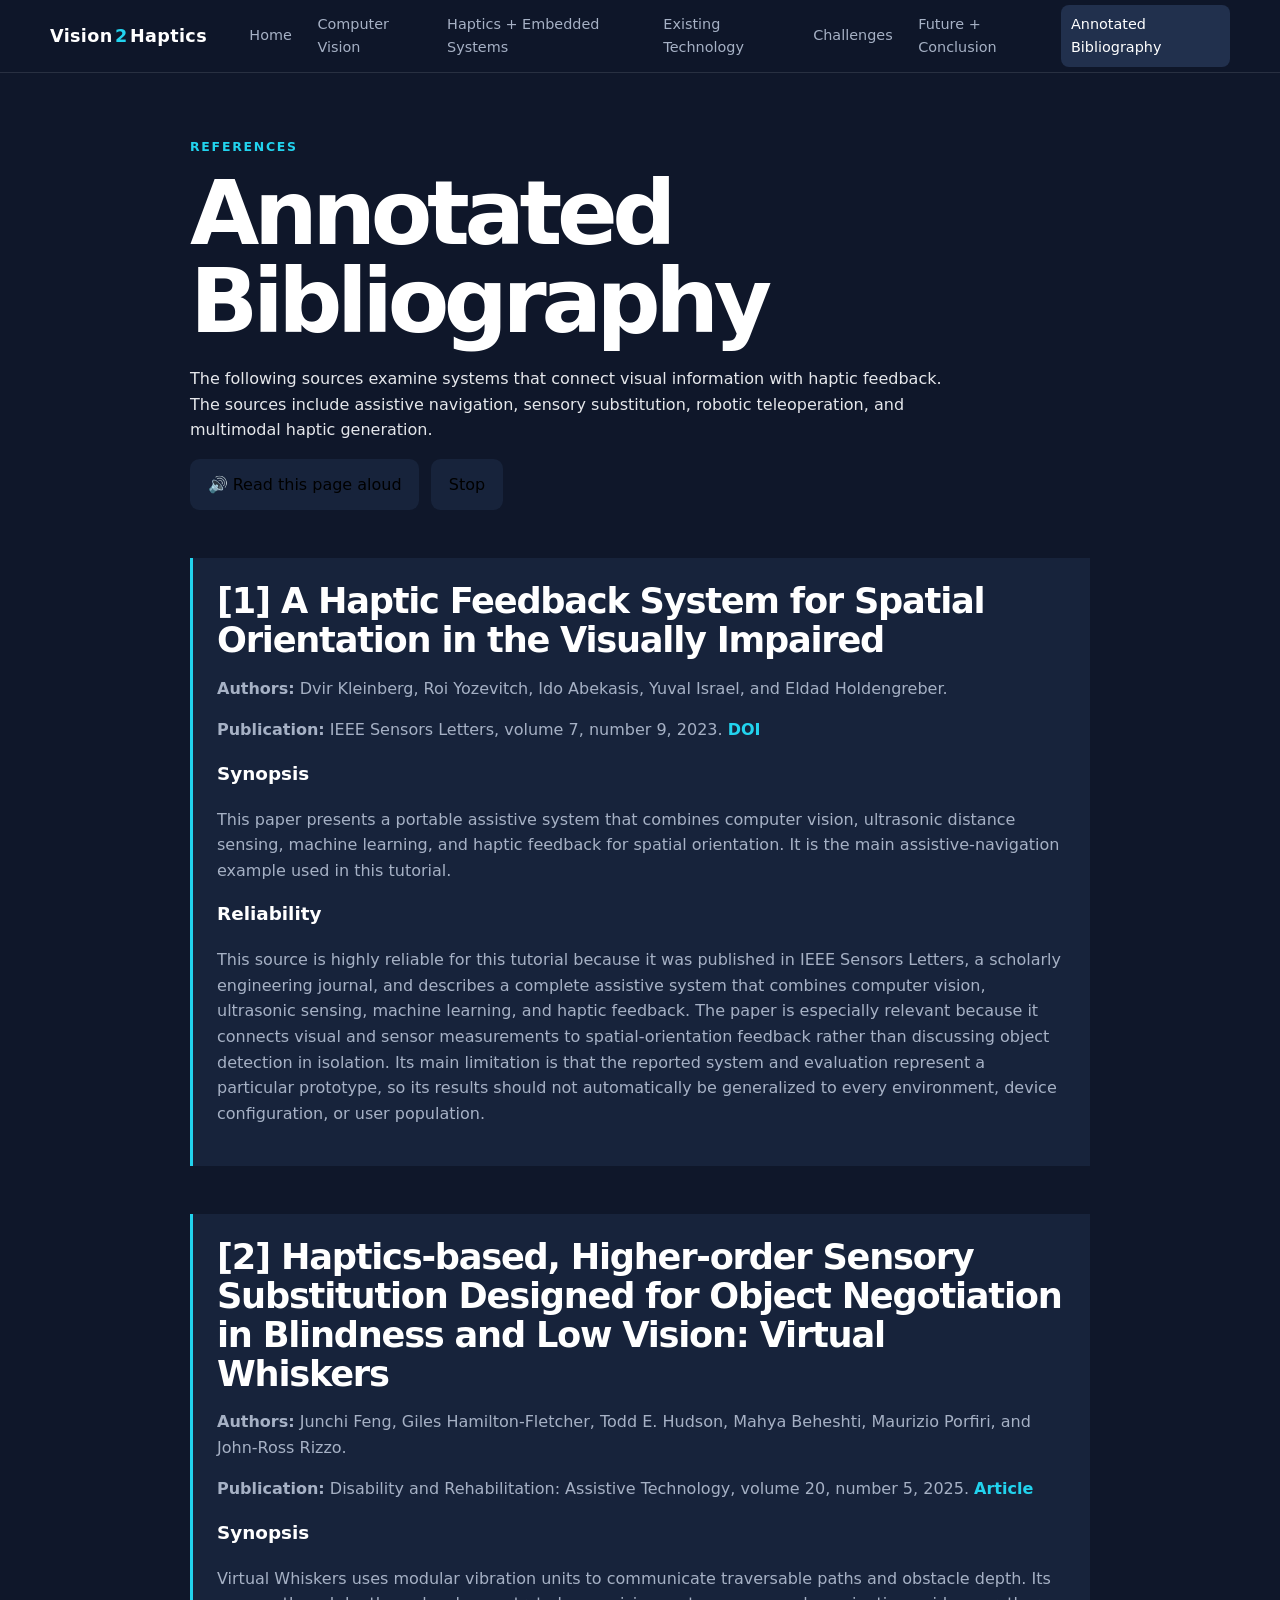
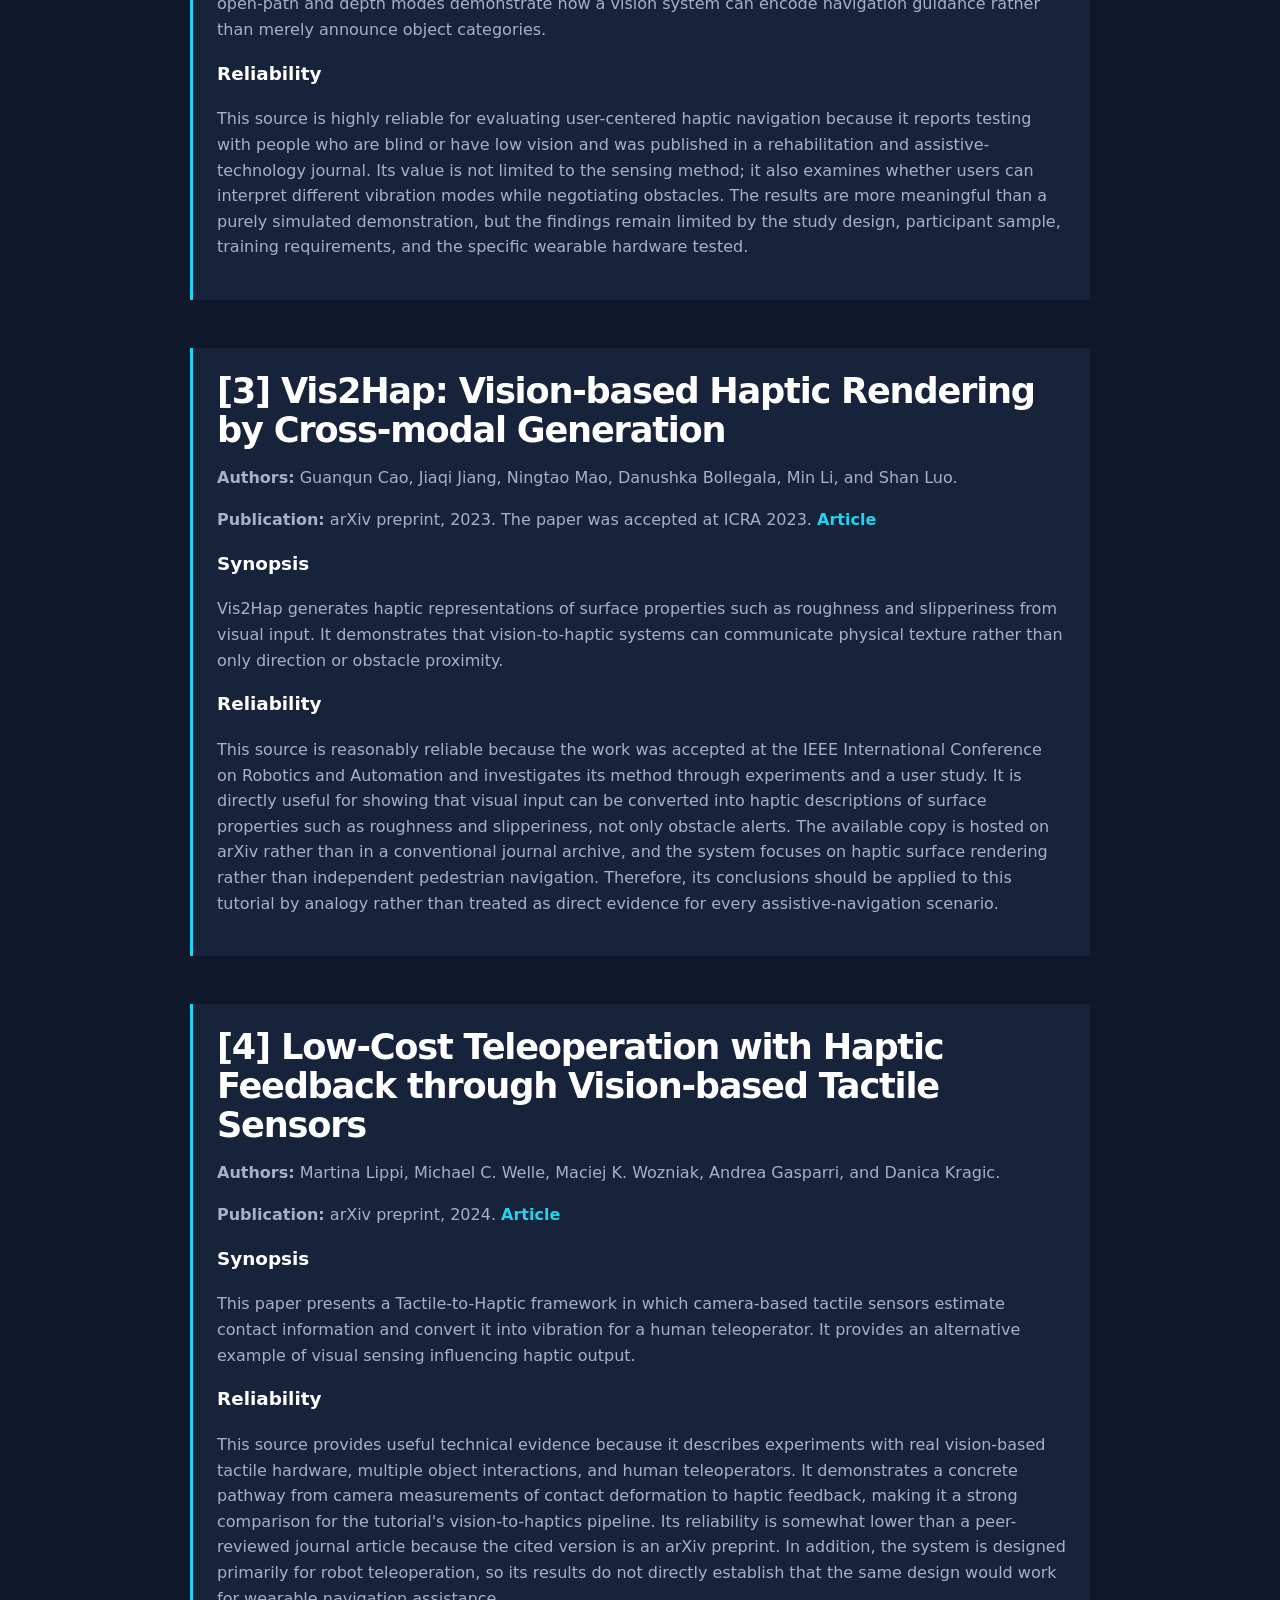
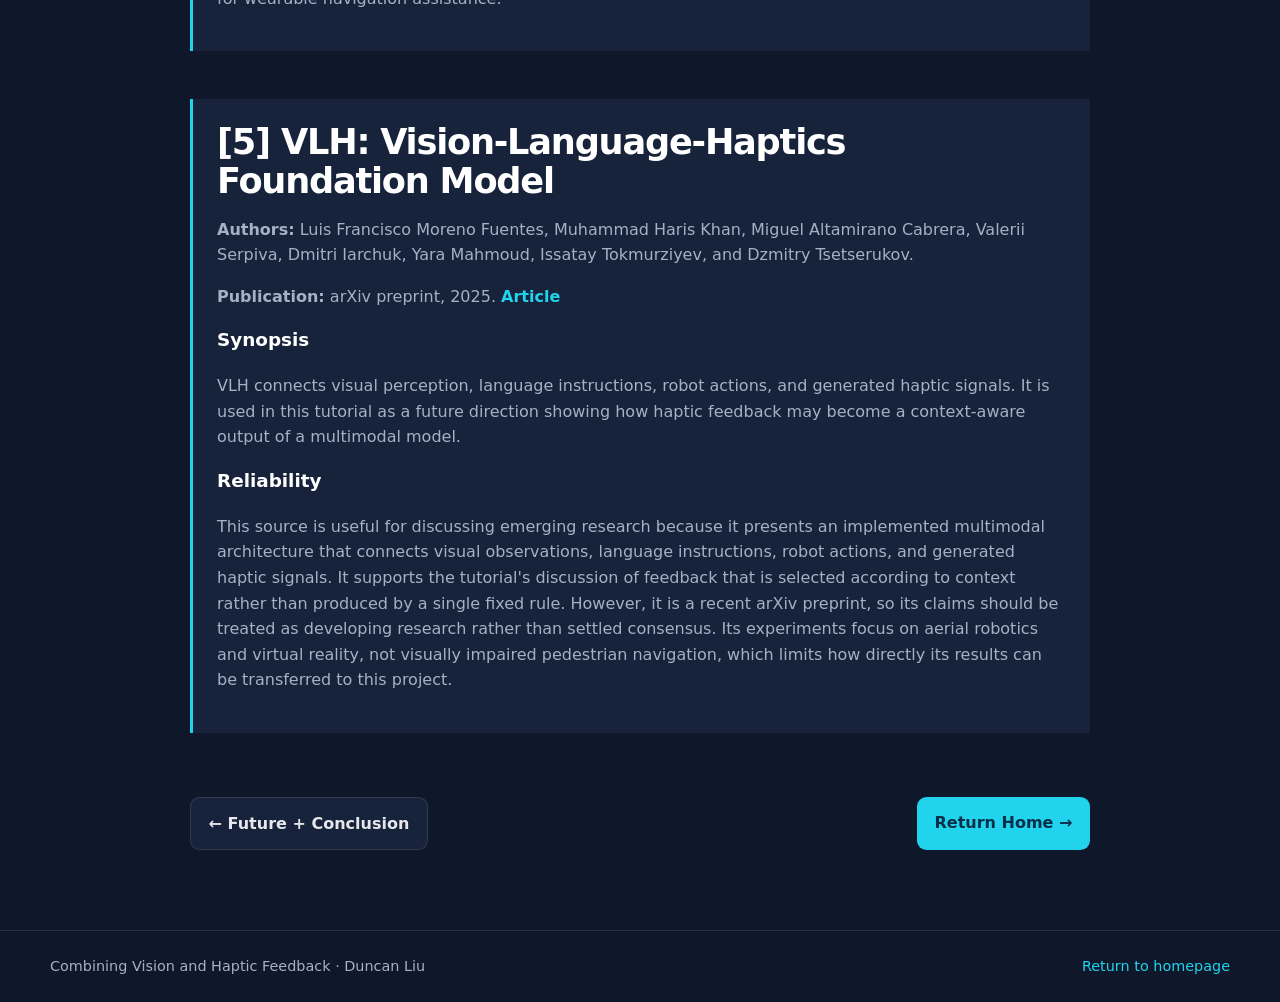
==== commit 96a2e63e: "Added better reliability ratings" ====
--- a/bibliography.html
+++ b/bibliography.html
@@ -104,6 +104,21 @@
         feedback for spatial orientation. It is the main assistive-navigation
         example used in this tutorial.
       </p>
+
+      <h3>Reliability</h3>
+
+      <p>
+        This source is highly reliable for this tutorial because it was
+        published in IEEE Sensors Letters, a scholarly engineering journal,
+        and describes a complete assistive system that combines computer
+        vision, ultrasonic sensing, machine learning, and haptic feedback.
+        The paper is especially relevant because it connects visual and
+        sensor measurements to spatial-orientation feedback rather than
+        discussing object detection in isolation. Its main limitation is
+        that the reported system and evaluation represent a particular
+        prototype, so its results should not automatically be generalized to
+        every environment, device configuration, or user population.
+      </p>
     </section>
 
 
@@ -139,6 +154,20 @@
         demonstrate how a vision system can encode navigation guidance rather
         than merely announce object categories.
       </p>
+
+      <h3>Reliability</h3>
+
+      <p>
+        This source is highly reliable for evaluating user-centered haptic
+        navigation because it reports testing with people who are blind or
+        have low vision and was published in a rehabilitation and
+        assistive-technology journal. Its value is not limited to the sensing
+        method; it also examines whether users can interpret different
+        vibration modes while negotiating obstacles. The results are more
+        meaningful than a purely simulated demonstration, but the findings
+        remain limited by the study design, participant sample, training
+        requirements, and the specific wearable hardware tested.
+      </p>
     </section>
 
 
@@ -172,6 +201,22 @@
         vision-to-haptic systems can communicate physical texture rather than
         only direction or obstacle proximity.
       </p>
+
+      <h3>Reliability</h3>
+
+      <p>
+        This source is reasonably reliable because the work was accepted at
+        the IEEE International Conference on Robotics and Automation and
+        investigates its method through experiments and a user study. It is
+        directly useful for showing that visual input can be converted into
+        haptic descriptions of surface properties such as roughness and
+        slipperiness, not only obstacle alerts. The available copy is hosted
+        on arXiv rather than in a conventional journal archive, and the
+        system focuses on haptic surface rendering rather than independent
+        pedestrian navigation. Therefore, its conclusions should be applied
+        to this tutorial by analogy rather than treated as direct evidence
+        for every assistive-navigation scenario.
+      </p>
     </section>
 
 
@@ -206,6 +251,21 @@
         vibration for a human teleoperator. It provides an alternative example
         of visual sensing influencing haptic output.
       </p>
+
+      <h3>Reliability</h3>
+
+      <p>
+        This source provides useful technical evidence because it describes
+        experiments with real vision-based tactile hardware, multiple object
+        interactions, and human teleoperators. It demonstrates a concrete
+        pathway from camera measurements of contact deformation to haptic
+        feedback, making it a strong comparison for the tutorial's
+        vision-to-haptics pipeline. Its reliability is somewhat lower than a
+        peer-reviewed journal article because the cited version is an arXiv
+        preprint. In addition, the system is designed primarily for robot
+        teleoperation, so its results do not directly establish that the same
+        design would work for wearable navigation assistance.
+      </p>
     </section>
 
 
@@ -239,6 +299,21 @@
         and generated haptic signals. It is used in this tutorial as a future
         direction showing how haptic feedback may become a context-aware output
         of a multimodal model.
+      </p>
+
+      <h3>Reliability</h3>
+
+      <p>
+        This source is useful for discussing emerging research because it
+        presents an implemented multimodal architecture that connects visual
+        observations, language instructions, robot actions, and generated
+        haptic signals. It supports the tutorial's discussion of feedback
+        that is selected according to context rather than produced by a
+        single fixed rule. However, it is a recent arXiv preprint, so its
+        claims should be treated as developing research rather than settled
+        consensus. Its experiments focus on aerial robotics and virtual
+        reality, not visually impaired pedestrian navigation, which limits
+        how directly its results can be transferred to this project.
       </p>
     </section>
 
